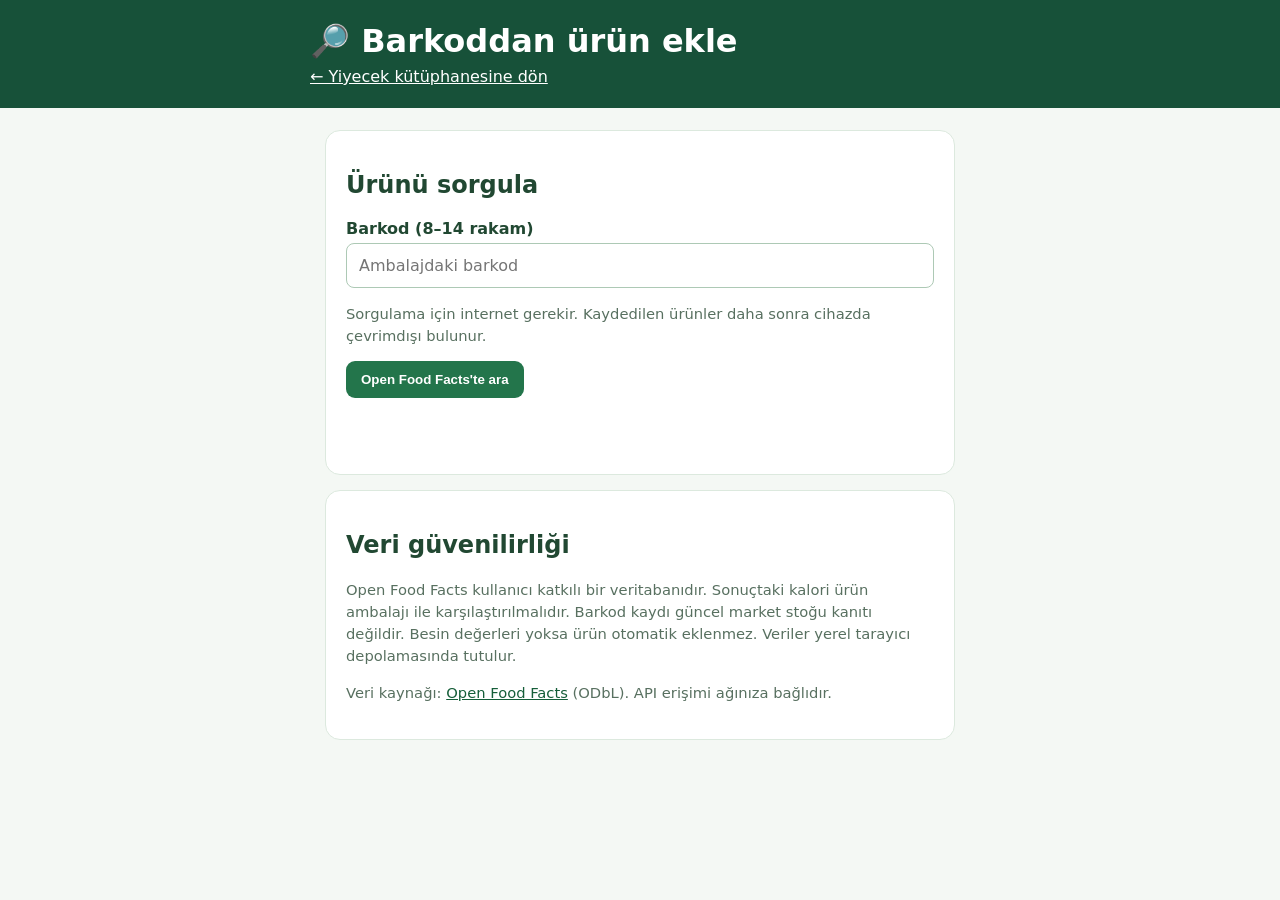
==== barcode.html @ 4d654f17 "Add user-verified barcode lookup with offline local saving [skip ci]" ====
<!doctype html><html lang="tr"><head><meta charset="utf-8"><meta name="viewport" content="width=device-width,initial-scale=1"><title>Kalori · Barkoddan Ürün Ekle</title><style>*{box-sizing:border-box}body{margin:0;background:#f4f8f4;color:#214832;font:16px system-ui,sans-serif}header{padding:22px max(18px,calc((100vw - 660px)/2));background:#175139;color:white}header h1{margin:0 0 7px}header a{color:white}main{max-width:660px;margin:22px auto;padding:0 15px}section{padding:20px;margin-bottom:15px;background:white;border:1px solid #dce9de;border-radius:15px}label{font-weight:600;display:block;margin:12px 0 5px}input{width:100%;padding:12px;font:inherit;border:1px solid #adc9b5;border-radius:8px}button{padding:11px 15px;border:0;border-radius:9px;background:#23754b;color:white;font-weight:650;cursor:pointer}.muted{color:#587060;line-height:1.5;font-size:.92rem}.result{background:#eef6ee;border-radius:12px;padding:12px;margin-top:14px}#message{min-height:1.5em}a{color:#155e39}</style></head><body><header><h1>🔎 Barkoddan ürün ekle</h1><a href="foods.html">← Yiyecek kütüphanesine dön</a></header><main><section><h2>Ürünü sorgula</h2><label for="barcode">Barkod (8–14 rakam)</label><input id="barcode" inputmode="numeric" pattern="[0-9]{8,14}" maxlength="14" placeholder="Ambalajdaki barkod"><p class="muted">Sorgulama için internet gerekir. Kaydedilen ürünler daha sonra cihazda çevrimdışı bulunur.</p><button id="search">Open Food Facts'te ara</button><p id="message" role="status"></p><div id="result"></div></section><section><h2>Veri güvenilirliği</h2><p class="muted">Open Food Facts kullanıcı katkılı bir veritabanıdır. Sonuçtaki kalori ürün ambalajı ile karşılaştırılmalıdır. Barkod kaydı güncel market stoğu kanıtı değildir. Besin değerleri yoksa ürün otomatik eklenmez. Veriler yerel tarayıcı depolamasında tutulur.</p><p class="muted">Veri kaynağı: <a href="https://world.openfoodfacts.org/" target="_blank" rel="noopener noreferrer">Open Food Facts</a> (ODbL). API erişimi ağınıza bağlıdır.</p></section></main>
<script>(()=>{'use strict';const $=id=>document.getElementById(id);let pending=null;const msg=s=>$('message').textContent=s;
const numeric=(v,max)=>{if(v===null||v===undefined||v==='')return null;const n=Number(v);return Number.isFinite(n)&&n>=0&&n<=max?n:null};
$('search').addEventListener('click',async()=>{const code=$('barcode').value.trim();pending=null;$('result').replaceChildren();if(!/^\d{8,14}$/.test(code)){msg('Geçerli 8–14 haneli barkod girin.');return}msg('Ürün sorgulanıyor…');
try{const controller=new AbortController();const timeout=setTimeout(()=>controller.abort(),12000);let response;try{response=await fetch('https://world.openfoodfacts.org/api/v2/product/'+encodeURIComponent(code)+'?fields=code,product_name,product_name_tr,brands,nutriments,quantity,stores',{signal:controller.signal,headers:{Accept:'application/json'}})}finally{clearTimeout(timeout)}
if(!response.ok)throw Error('HTTP '+response.status);const payload=await response.json();if(payload.status!==1||!payload.product){msg('Ürün bulunamadı.');return}
const p=payload.product,n=p.nutriments||{},kcal=n['energy-kcal_100g'],name=String(p.product_name_tr||p.product_name||'').trim();const energy=numeric(kcal,900);
if(!name||energy===null){msg('Ürün adı veya 100 g için kalori bilgisi eksik. Otomatik kayıt yapılmadı.');return}
pending={id:'user-off-'+code,barcode:code,name:name.slice(0,120),brand:String(p.brands||'').split(',')[0].trim().slice(0,80),store:'',reportedStores:String(p.stores||'').slice(0,180),category:'Paketli market ürünleri',kcal:energy,protein:numeric(n.proteins_100g,100),fat:numeric(n.fat_100g,100),carbs:numeric(n.carbohydrates_100g,100),source:'Open Food Facts',verification:'community_reported',sourceReference:'https://world.openfoodfacts.org/product/'+code,notes:'Open Food Facts topluluk etiketi; ambalajla karşılaştırın.'};
const panel=document.createElement('div');panel.className='result';const title=document.createElement('h3');title.textContent=pending.name+(pending.brand?' ('+pending.brand+')':'');const details=document.createElement('p');details.textContent='Barkod: '+code+' · '+energy+' kcal/100 g · Protein: '+(pending.protein??'bilinmiyor')+' g · Yağ: '+(pending.fat??'bilinmiyor')+' g · Karbonhidrat: '+(pending.carbs??'bilinmiyor')+' g';const link=document.createElement('a');link.href=pending.sourceReference;link.target='_blank';link.rel='noopener noreferrer';link.textContent='Kaynak kaydını incele';const add=document.createElement('button');add.style.display='block';add.style.marginTop='12px';add.textContent='Bilgileri kontrol ettim, kütüphaneme ekle';add.addEventListener('click',()=>{if(!pending)return;let arr;try{arr=JSON.parse(localStorage.getItem('kalori_food_library_v1')||'[]');if(!Array.isArray(arr))arr=[]}catch{arr=[]}arr=arr.filter(x=>x.id!==pending.id&&x.barcode!==pending.barcode);arr.push(pending);try{localStorage.setItem('kalori_food_library_v1',JSON.stringify(arr));msg('Kaydedildi. Ürün yiyecek kütüphanesinde ve öğün oluşturucusunda bulunur.');add.disabled=true}catch{msg('Kayıt başarısız. Tarayıcı depolamasını kontrol edin.')}});panel.append(title,details,link,add);$('result').append(panel);msg('Topluluk kaydı bulundu. Ürünün ambalajını karşılaştırın.');
}catch(err){msg('Sorgu başarısız: ağ erişimi veya API yanıtı alınamadı. Yerel kayıtlarınız etkilenmedi.')}});
})();</script></body></html>
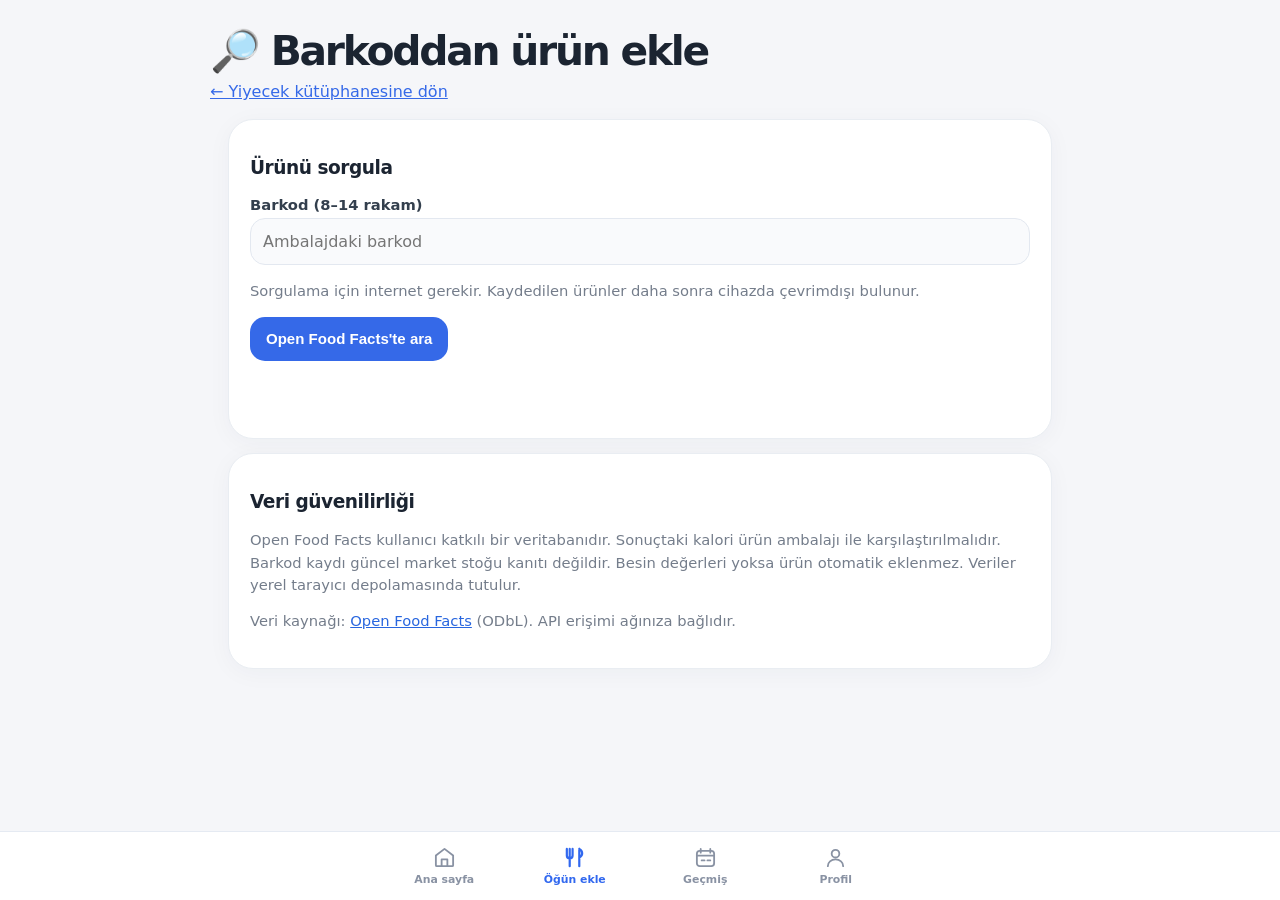
==== commit 1b15e5d8: "Apply original Samsung Health-inspired accessible interface to barcode.html [skip ci]" ====
--- a/barcode.html
+++ b/barcode.html
@@ -1,4 +1,4 @@
-<!doctype html><html lang="tr"><head><meta charset="utf-8"><meta name="viewport" content="width=device-width,initial-scale=1"><title>Kalori · Barkoddan Ürün Ekle</title><style>*{box-sizing:border-box}body{margin:0;background:#f4f8f4;color:#214832;font:16px system-ui,sans-serif}header{padding:22px max(18px,calc((100vw - 660px)/2));background:#175139;color:white}header h1{margin:0 0 7px}header a{color:white}main{max-width:660px;margin:22px auto;padding:0 15px}section{padding:20px;margin-bottom:15px;background:white;border:1px solid #dce9de;border-radius:15px}label{font-weight:600;display:block;margin:12px 0 5px}input{width:100%;padding:12px;font:inherit;border:1px solid #adc9b5;border-radius:8px}button{padding:11px 15px;border:0;border-radius:9px;background:#23754b;color:white;font-weight:650;cursor:pointer}.muted{color:#587060;line-height:1.5;font-size:.92rem}.result{background:#eef6ee;border-radius:12px;padding:12px;margin-top:14px}#message{min-height:1.5em}a{color:#155e39}</style></head><body><header><h1>🔎 Barkoddan ürün ekle</h1><a href="foods.html">← Yiyecek kütüphanesine dön</a></header><main><section><h2>Ürünü sorgula</h2><label for="barcode">Barkod (8–14 rakam)</label><input id="barcode" inputmode="numeric" pattern="[0-9]{8,14}" maxlength="14" placeholder="Ambalajdaki barkod"><p class="muted">Sorgulama için internet gerekir. Kaydedilen ürünler daha sonra cihazda çevrimdışı bulunur.</p><button id="search">Open Food Facts'te ara</button><p id="message" role="status"></p><div id="result"></div></section><section><h2>Veri güvenilirliği</h2><p class="muted">Open Food Facts kullanıcı katkılı bir veritabanıdır. Sonuçtaki kalori ürün ambalajı ile karşılaştırılmalıdır. Barkod kaydı güncel market stoğu kanıtı değildir. Besin değerleri yoksa ürün otomatik eklenmez. Veriler yerel tarayıcı depolamasında tutulur.</p><p class="muted">Veri kaynağı: <a href="https://world.openfoodfacts.org/" target="_blank" rel="noopener noreferrer">Open Food Facts</a> (ODbL). API erişimi ağınıza bağlıdır.</p></section></main>
+<!doctype html><html lang="tr"><head><meta charset="utf-8"><meta name="viewport" content="width=device-width,initial-scale=1"><title>Kalori · Barkoddan Ürün Ekle</title><style>*{box-sizing:border-box}body{margin:0;background:#f4f8f4;color:#214832;font:16px system-ui,sans-serif}header{padding:22px max(18px,calc((100vw - 660px)/2));background:#175139;color:white}header h1{margin:0 0 7px}header a{color:white}main{max-width:660px;margin:22px auto;padding:0 15px}section{padding:20px;margin-bottom:15px;background:white;border:1px solid #dce9de;border-radius:15px}label{font-weight:600;display:block;margin:12px 0 5px}input{width:100%;padding:12px;font:inherit;border:1px solid #adc9b5;border-radius:8px}button{padding:11px 15px;border:0;border-radius:9px;background:#23754b;color:white;font-weight:650;cursor:pointer}.muted{color:#587060;line-height:1.5;font-size:.92rem}.result{background:#eef6ee;border-radius:12px;padding:12px;margin-top:14px}#message{min-height:1.5em}a{color:#155e39}</style><link rel="manifest" href="manifest.webmanifest"><meta name="theme-color" content="#174e39"><link rel="stylesheet" href="kalori-ui.css"></head><body><header><h1>🔎 Barkoddan ürün ekle</h1><a href="foods.html">← Yiyecek kütüphanesine dön</a></header><main><section><h2>Ürünü sorgula</h2><label for="barcode">Barkod (8–14 rakam)</label><input id="barcode" inputmode="numeric" pattern="[0-9]{8,14}" maxlength="14" placeholder="Ambalajdaki barkod"><p class="muted">Sorgulama için internet gerekir. Kaydedilen ürünler daha sonra cihazda çevrimdışı bulunur.</p><button id="search">Open Food Facts'te ara</button><p id="message" role="status"></p><div id="result"></div></section><section><h2>Veri güvenilirliği</h2><p class="muted">Open Food Facts kullanıcı katkılı bir veritabanıdır. Sonuçtaki kalori ürün ambalajı ile karşılaştırılmalıdır. Barkod kaydı güncel market stoğu kanıtı değildir. Besin değerleri yoksa ürün otomatik eklenmez. Veriler yerel tarayıcı depolamasında tutulur.</p><p class="muted">Veri kaynağı: <a href="https://world.openfoodfacts.org/" target="_blank" rel="noopener noreferrer">Open Food Facts</a> (ODbL). API erişimi ağınıza bağlıdır.</p></section></main>
 <script>(()=>{'use strict';const $=id=>document.getElementById(id);let pending=null;const msg=s=>$('message').textContent=s;
 const numeric=(v,max)=>{if(v===null||v===undefined||v==='')return null;const n=Number(v);return Number.isFinite(n)&&n>=0&&n<=max?n:null};
 $('search').addEventListener('click',async()=>{const code=$('barcode').value.trim();pending=null;$('result').replaceChildren();if(!/^\d{8,14}$/.test(code)){msg('Geçerli 8–14 haneli barkod girin.');return}msg('Ürün sorgulanıyor…');
@@ -9,4 +9,4 @@
 pending={id:'user-off-'+code,barcode:code,name:name.slice(0,120),brand:String(p.brands||'').split(',')[0].trim().slice(0,80),store:'',reportedStores:String(p.stores||'').slice(0,180),category:'Paketli market ürünleri',kcal:energy,protein:numeric(n.proteins_100g,100),fat:numeric(n.fat_100g,100),carbs:numeric(n.carbohydrates_100g,100),source:'Open Food Facts',verification:'community_reported',sourceReference:'https://world.openfoodfacts.org/product/'+code,notes:'Open Food Facts topluluk etiketi; ambalajla karşılaştırın.'};
 const panel=document.createElement('div');panel.className='result';const title=document.createElement('h3');title.textContent=pending.name+(pending.brand?' ('+pending.brand+')':'');const details=document.createElement('p');details.textContent='Barkod: '+code+' · '+energy+' kcal/100 g · Protein: '+(pending.protein??'bilinmiyor')+' g · Yağ: '+(pending.fat??'bilinmiyor')+' g · Karbonhidrat: '+(pending.carbs??'bilinmiyor')+' g';const link=document.createElement('a');link.href=pending.sourceReference;link.target='_blank';link.rel='noopener noreferrer';link.textContent='Kaynak kaydını incele';const add=document.createElement('button');add.style.display='block';add.style.marginTop='12px';add.textContent='Bilgileri kontrol ettim, kütüphaneme ekle';add.addEventListener('click',()=>{if(!pending)return;let arr;try{arr=JSON.parse(localStorage.getItem('kalori_food_library_v1')||'[]');if(!Array.isArray(arr))arr=[]}catch{arr=[]}arr=arr.filter(x=>x.id!==pending.id&&x.barcode!==pending.barcode);arr.push(pending);try{localStorage.setItem('kalori_food_library_v1',JSON.stringify(arr));msg('Kaydedildi. Ürün yiyecek kütüphanesinde ve öğün oluşturucusunda bulunur.');add.disabled=true}catch{msg('Kayıt başarısız. Tarayıcı depolamasını kontrol edin.')}});panel.append(title,details,link,add);$('result').append(panel);msg('Topluluk kaydı bulundu. Ürünün ambalajını karşılaştırın.');
 }catch(err){msg('Sorgu başarısız: ağ erişimi veya API yanıtı alınamadı. Yerel kayıtlarınız etkilenmedi.')}});
-})();</script></body></html>+})();</script><script>if('serviceWorker' in navigator && location.protocol!=='file:'){window.addEventListener('load',()=>navigator.serviceWorker.register('./service-worker.js').catch(()=>{}))}</script><script src="kalori-nav.js"></script></body></html>
--- a/kalori-ui.css
+++ b/kalori-ui.css
@@ -0,0 +1,58 @@
+/* Kalori mobile design system — calm, accessible, original Health-style interface. */
+:root{--kh-bg:#f5f6f9;--kh-ink:#1b2431;--kh-secondary:#747d8b;--kh-border:#e9edf2;--kh-primary:#3569e8;--kh-soft:#eaf0ff;--kh-radius:25px;color-scheme:light}
+html{scroll-behavior:smooth}
+body{background:var(--kh-bg)!important;color:var(--kh-ink)!important;font-family:system-ui,-apple-system,"Segoe UI",sans-serif!important;min-height:100vh;padding-bottom:calc(96px + env(safe-area-inset-bottom,0px))}
+body>header{background:transparent!important;color:var(--kh-ink)!important;padding:28px max(20px,calc((100vw - 860px)/2)) 12px!important}
+body>header h1{font-size:clamp(1.8rem,5.8vw,2.55rem)!important;line-height:1.13!important;letter-spacing:-.055em!important;font-weight:800!important;color:var(--kh-ink)!important;margin:0 0 8px!important}
+body>header p{color:var(--kh-secondary)!important;margin:0!important;font-size:1rem}
+body>header a{color:var(--kh-primary)!important}
+main{max-width:860px!important;margin:6px auto 24px!important;padding:0 18px!important}
+section,.card{background:#fff!important;border:1px solid var(--kh-border)!important;border-radius:var(--kh-radius)!important;box-shadow:0 4px 24px rgba(35,55,89,.04)!important;padding:21px!important;margin-bottom:14px}
+.grid{gap:13px!important}
+h2{font-size:1.16rem!important;letter-spacing:-.025em;font-weight:750!important;color:var(--kh-ink);line-height:1.3}
+h3{letter-spacing:-.012em;color:var(--kh-ink)}
+.muted,small{color:var(--kh-secondary)!important}
+label{color:#333f4d;font-size:.92rem}
+input,select,textarea{background:#f9fafc!important;color:var(--kh-ink)!important;border:1px solid #e3e8f0!important;border-radius:15px!important;min-height:47px;outline-offset:2px}
+input:focus,select:focus,textarea:focus{outline:2px solid var(--kh-primary)!important}
+button{background:var(--kh-primary)!important;color:white!important;border:0!important;border-radius:15px!important;padding:12px 16px!important;min-height:44px;font-size:.94rem;box-shadow:none!important}
+button.secondary,button.alt,.secondary,.alt{background:#eaf0ff!important;color:#2758cf!important}
+button.danger,button.del,.danger,.del{background:#ffefef!important;color:#bd4654!important}
+button:focus-visible,a:focus-visible{outline:3px solid #79a9ff;outline-offset:3px}
+a{color:#2866df}
+.stat,.meal,.notice,.note,.warn,.result{background:#f6f8ff!important;border-radius:19px!important}
+.stats{gap:9px!important}
+.stat{padding:15px!important;min-height:84px}
+.stat:nth-child(2){background:#edf7fc!important}.stat:nth-child(3){background:#f4efff!important}.stat:nth-child(4){background:#fff4f0!important}.stat:nth-child(5){background:#eef8f4!important}.stat:nth-child(6){background:#eef4ff!important}
+.stat small{font-size:.73rem!important;font-weight:600}
+.value{font-size:1.43rem!important;font-weight:800!important;letter-spacing:-.035em;overflow-wrap:anywhere}
+.entry,.row,.record,.item{border-color:#eef0f4!important}
+.entry{gap:10px}
+.entry strong{font-size:.98rem}
+.entry button{flex-shrink:0}
+#feedback,#status,#message{line-height:1.4}
+.kh-header{position:relative}
+.kh-header-inner{display:flex;align-items:center;justify-content:space-between;gap:14px}
+.kh-eyebrow{display:block;color:#77839a;font-size:.68rem;font-weight:800;letter-spacing:.13em;text-transform:uppercase;margin-bottom:9px}
+.kh-avatar{width:48px;height:48px;display:grid;place-items:center;border-radius:50%;background:#e6edfe;color:#3769e7;text-decoration:none;flex-shrink:0}
+.kh-avatar svg{width:24px;height:24px}
+.kh-intro{margin:0 2px 16px}.kh-intro h2{font-size:1.27rem!important;margin:0 0 4px!important}.kh-intro p{margin:0;font-size:.88rem;color:var(--kh-secondary)}
+.kh-sections{display:flex;gap:8px;overflow:auto;padding:0 0 16px;scrollbar-width:none}.kh-sections::-webkit-scrollbar{display:none}
+.kh-sections a{white-space:nowrap;text-decoration:none;padding:9px 16px;border:1px solid #e3e8f2;background:#fff;color:#516074;border-radius:999px;font-size:.88rem;font-weight:650}
+.kh-sections a:first-child{background:#25334d;border-color:#25334d;color:#fff}
+.kh-shortcuts{display:grid;grid-template-columns:repeat(4,minmax(0,1fr));gap:9px;margin:0 0 16px}
+.kh-shortcut{text-decoration:none;display:flex;flex-direction:column;align-items:center;justify-content:center;gap:8px;text-align:center;background:#fff;border:1px solid #e9edf2;border-radius:20px;padding:15px 5px;color:#273349;font-size:.77rem;font-weight:700;min-height:100px}
+.kh-shortcut-icon{display:grid;place-items:center;width:42px;height:42px;border-radius:15px;background:#eaf0ff;font-size:1.25rem}
+.kh-shortcut:nth-child(2) .kh-shortcut-icon{background:#edfaf1}.kh-shortcut:nth-child(3) .kh-shortcut-icon{background:#fff1e9}.kh-shortcut:nth-child(4) .kh-shortcut-icon{background:#f2edff}
+.kh-overview{background:linear-gradient(125deg,#fff 55%,#f1f5ff)!important}
+.kh-overview h2::before{content:"◉";color:#3569e8;display:inline-block;margin-right:10px;font-size:.95em}
+.kh-primary-action{margin-top:12px;display:flex;gap:10px;align-items:center;flex-wrap:wrap}.kh-primary-action a{display:inline-flex;align-items:center;gap:6px;text-decoration:none;background:#3569e8;color:#fff;padding:10px 17px;border-radius:999px;font-size:.87rem;font-weight:750}
+.kh-tabbar{position:fixed;bottom:0;left:0;right:0;z-index:50;display:flex;align-items:stretch;justify-content:space-around;gap:2px;padding:8px max(12px,calc((100vw - 520px)/2)) calc(9px + env(safe-area-inset-bottom,0px));background:rgba(255,255,255,.96);border-top:1px solid #e5eaf2;backdrop-filter:blur(18px)}
+.kh-tabbar a{display:flex;flex-direction:column;align-items:center;justify-content:center;gap:4px;flex:1;min-width:0;max-width:130px;min-height:51px;color:#8992a3;text-decoration:none;font-size:.68rem;font-weight:700;white-space:nowrap}
+.kh-tabbar svg{display:block;width:23px;height:23px;stroke:currentColor;stroke-width:1.9;fill:none;stroke-linecap:round;stroke-linejoin:round}
+.kh-tabbar a[aria-current="page"]{color:#3168ef}
+.kh-tabbar a[aria-current="page"] svg{stroke-width:2.3}
+footer{background:transparent!important;color:#8992a3!important;padding:6px 18px 14px!important;font-size:.76rem}
+@media(max-width:700px){.grid{grid-template-columns:1fr!important}.full{grid-column:auto!important}.stats{grid-template-columns:repeat(2,minmax(0,1fr))!important}.meals{grid-template-columns:repeat(2,minmax(0,1fr))!important}}
+@media(max-width:380px){.kh-shortcut{min-height:84px;font-size:.69rem;padding:10px 2px}.kh-shortcut-icon{width:35px;height:35px}.stat{padding:12px!important}.value{font-size:1.23rem!important}.meals{grid-template-columns:1fr!important}}
+@media(prefers-reduced-motion:reduce){html{scroll-behavior:auto}}
